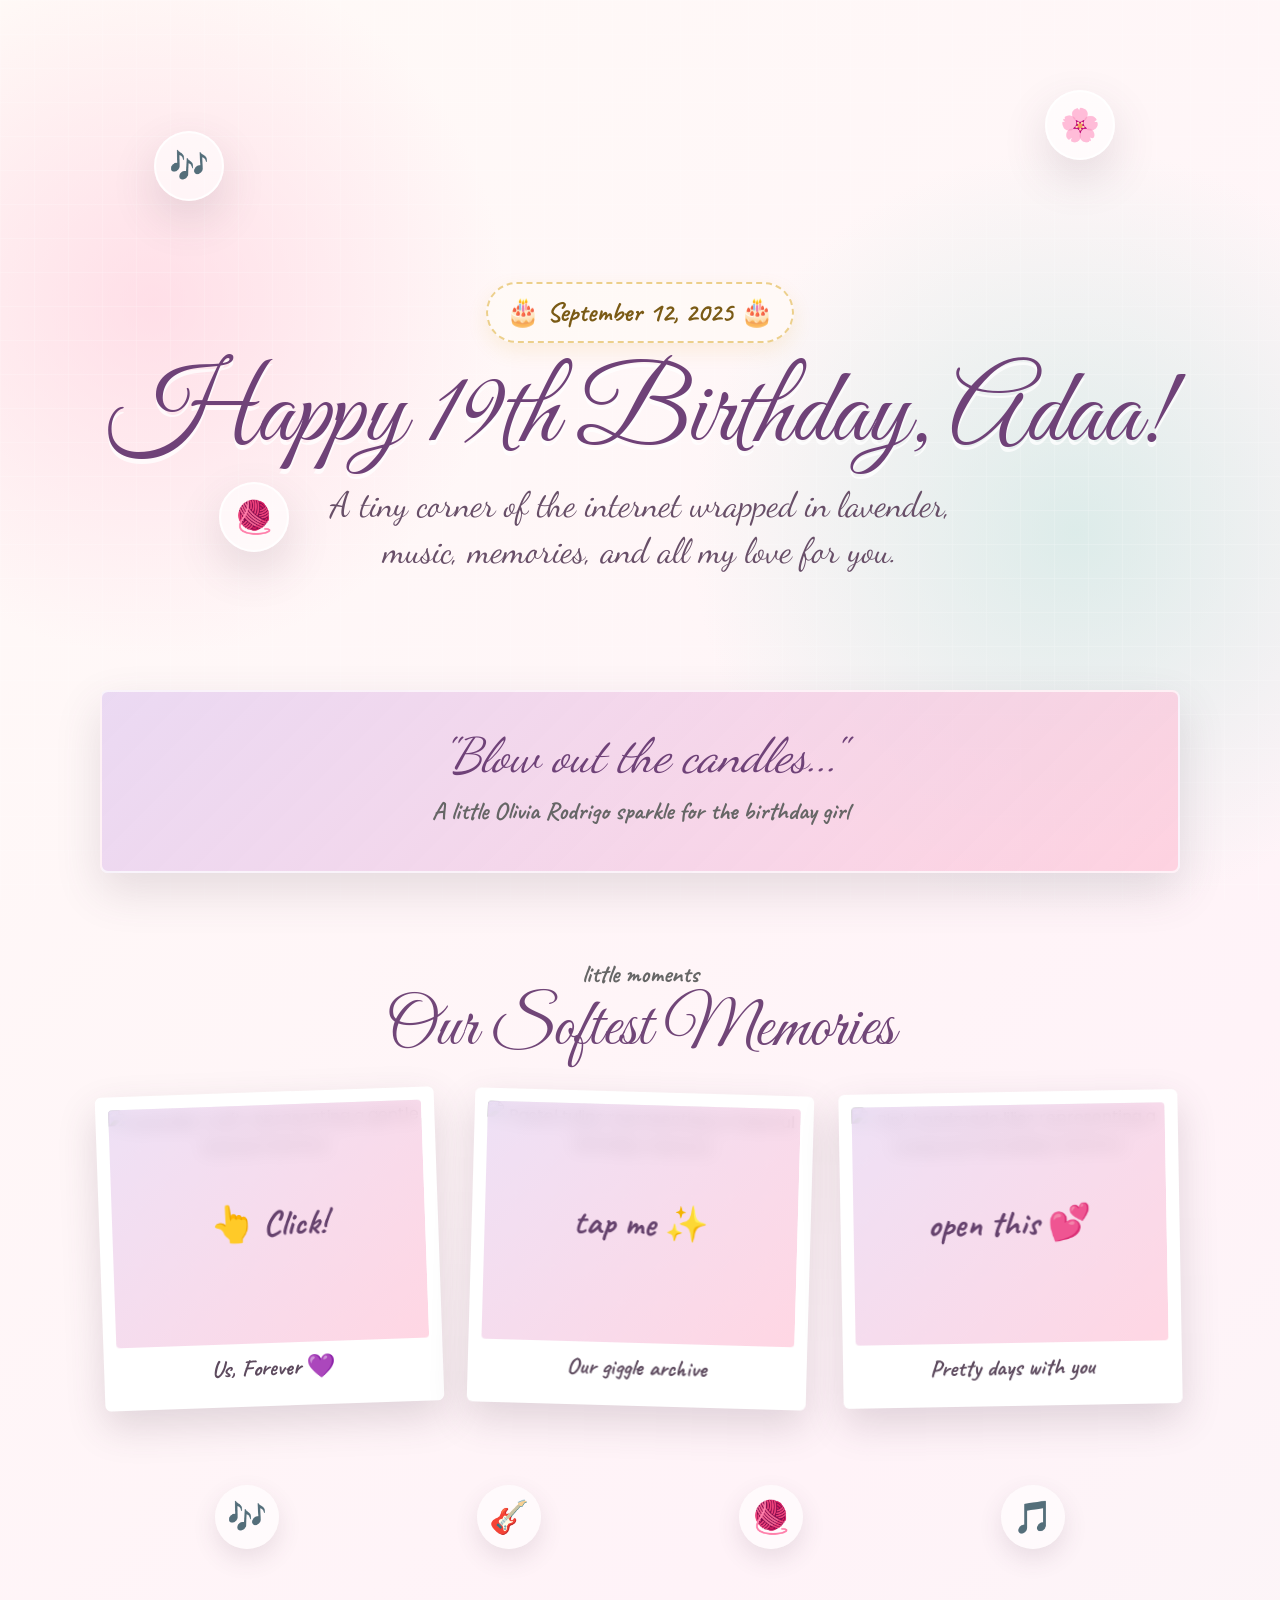
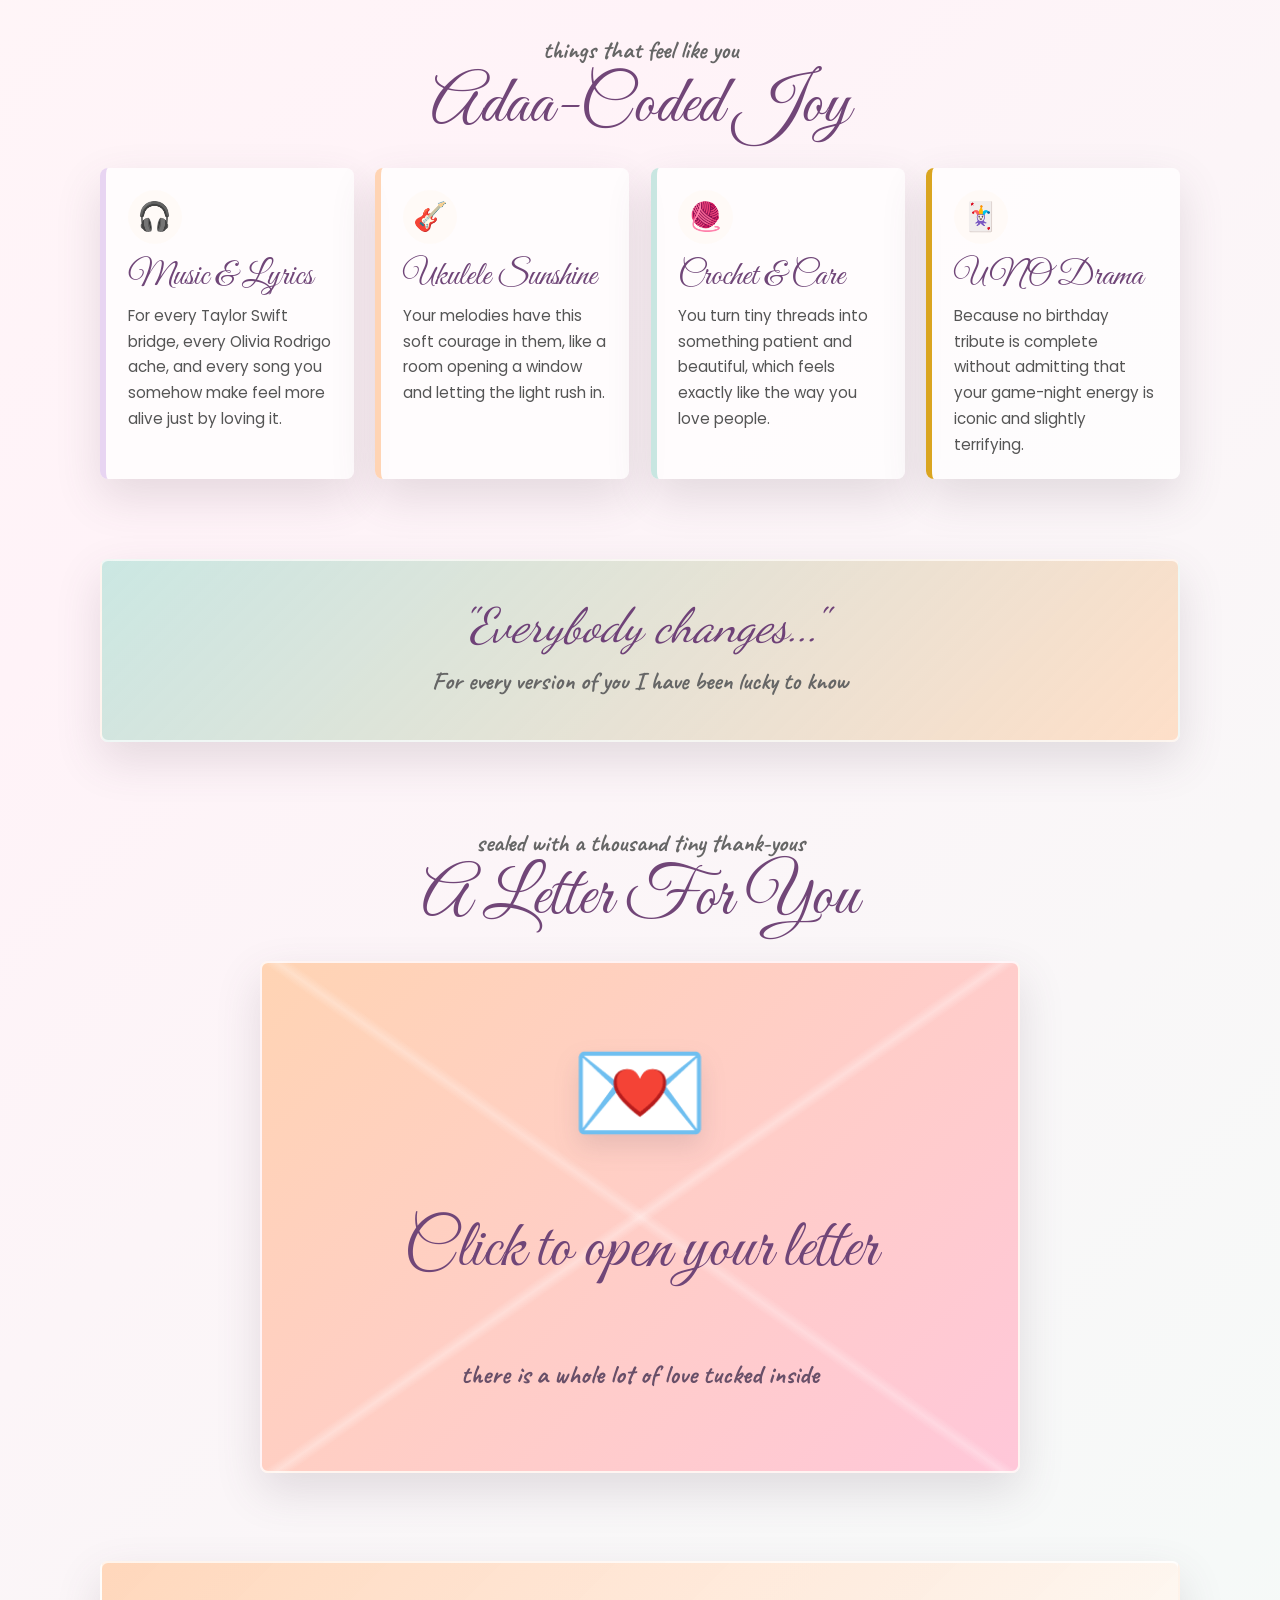
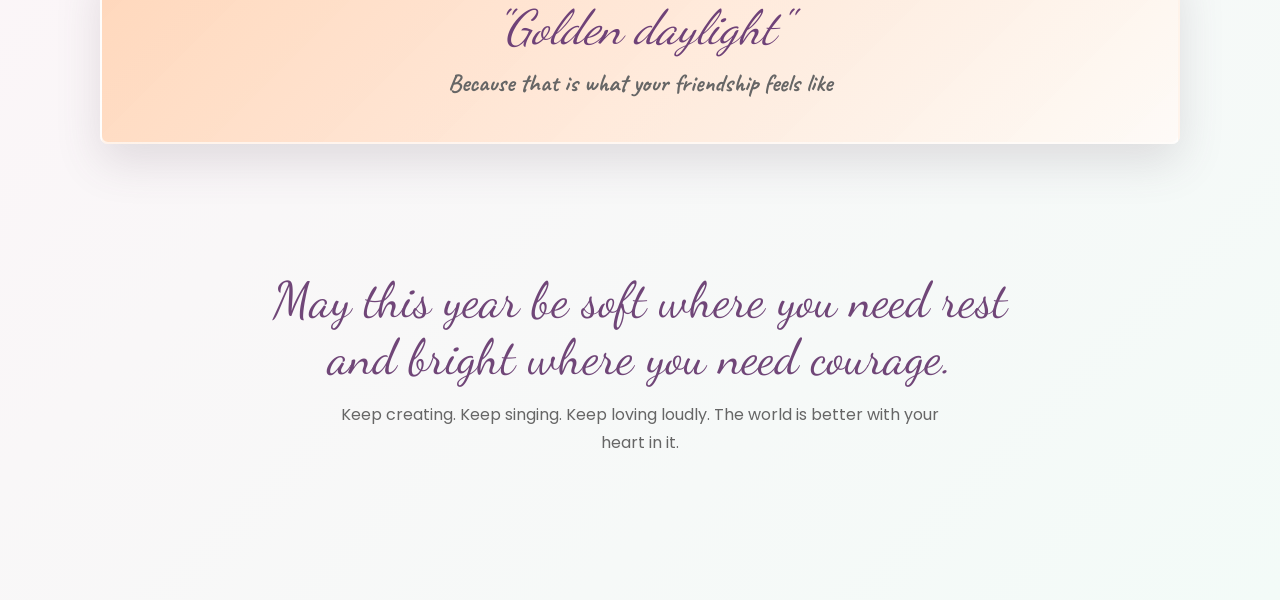
==== main.html @ ddca8d2c "Add files via upload" ====
<!DOCTYPE html>
<html lang="en">
<head>
    <meta charset="UTF-8">
    <meta name="viewport" content="width=device-width, initial-scale=1.0">
    <meta http-equiv="refresh" content="0; url=index.html">
    <title>Opening Pranavi's Birthday Page</title>
</head>
<body>
    <p><a href="index.html">Open Pranavi's birthday page</a></p>
</body>
</html>
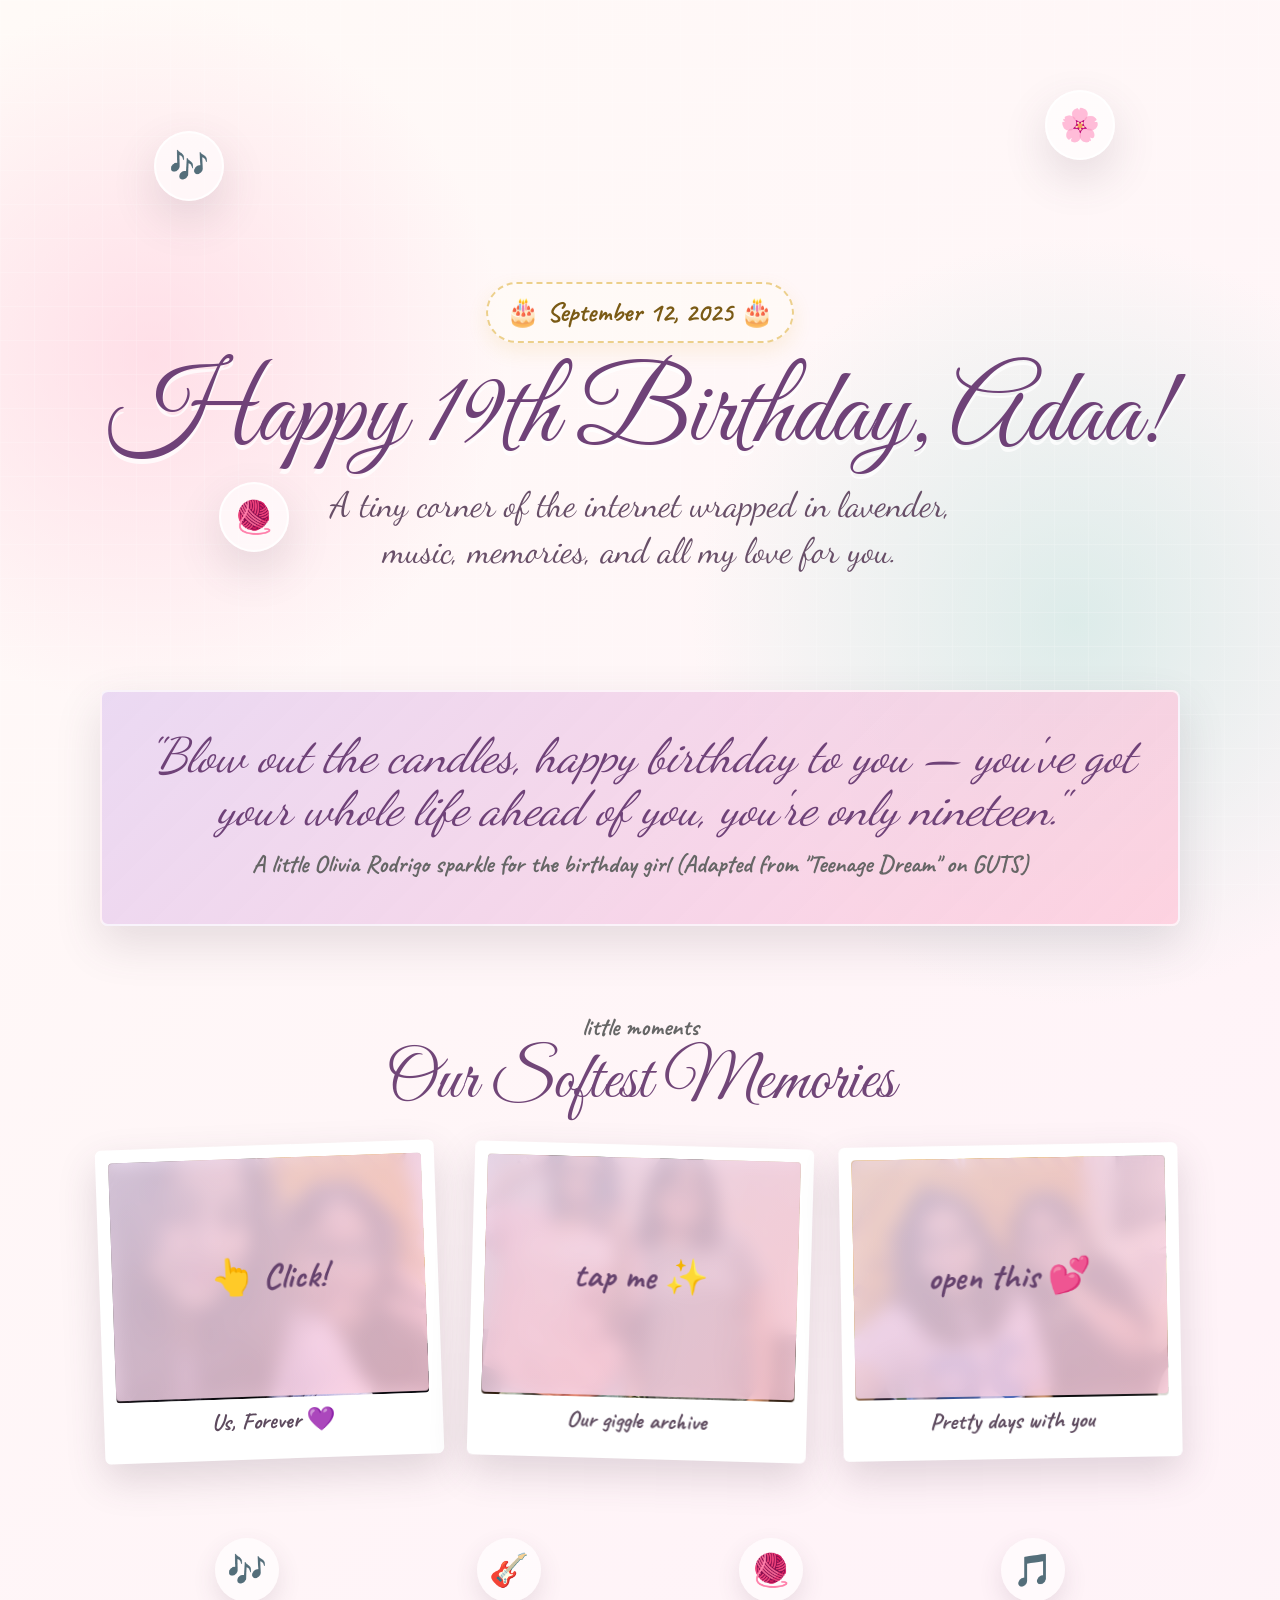
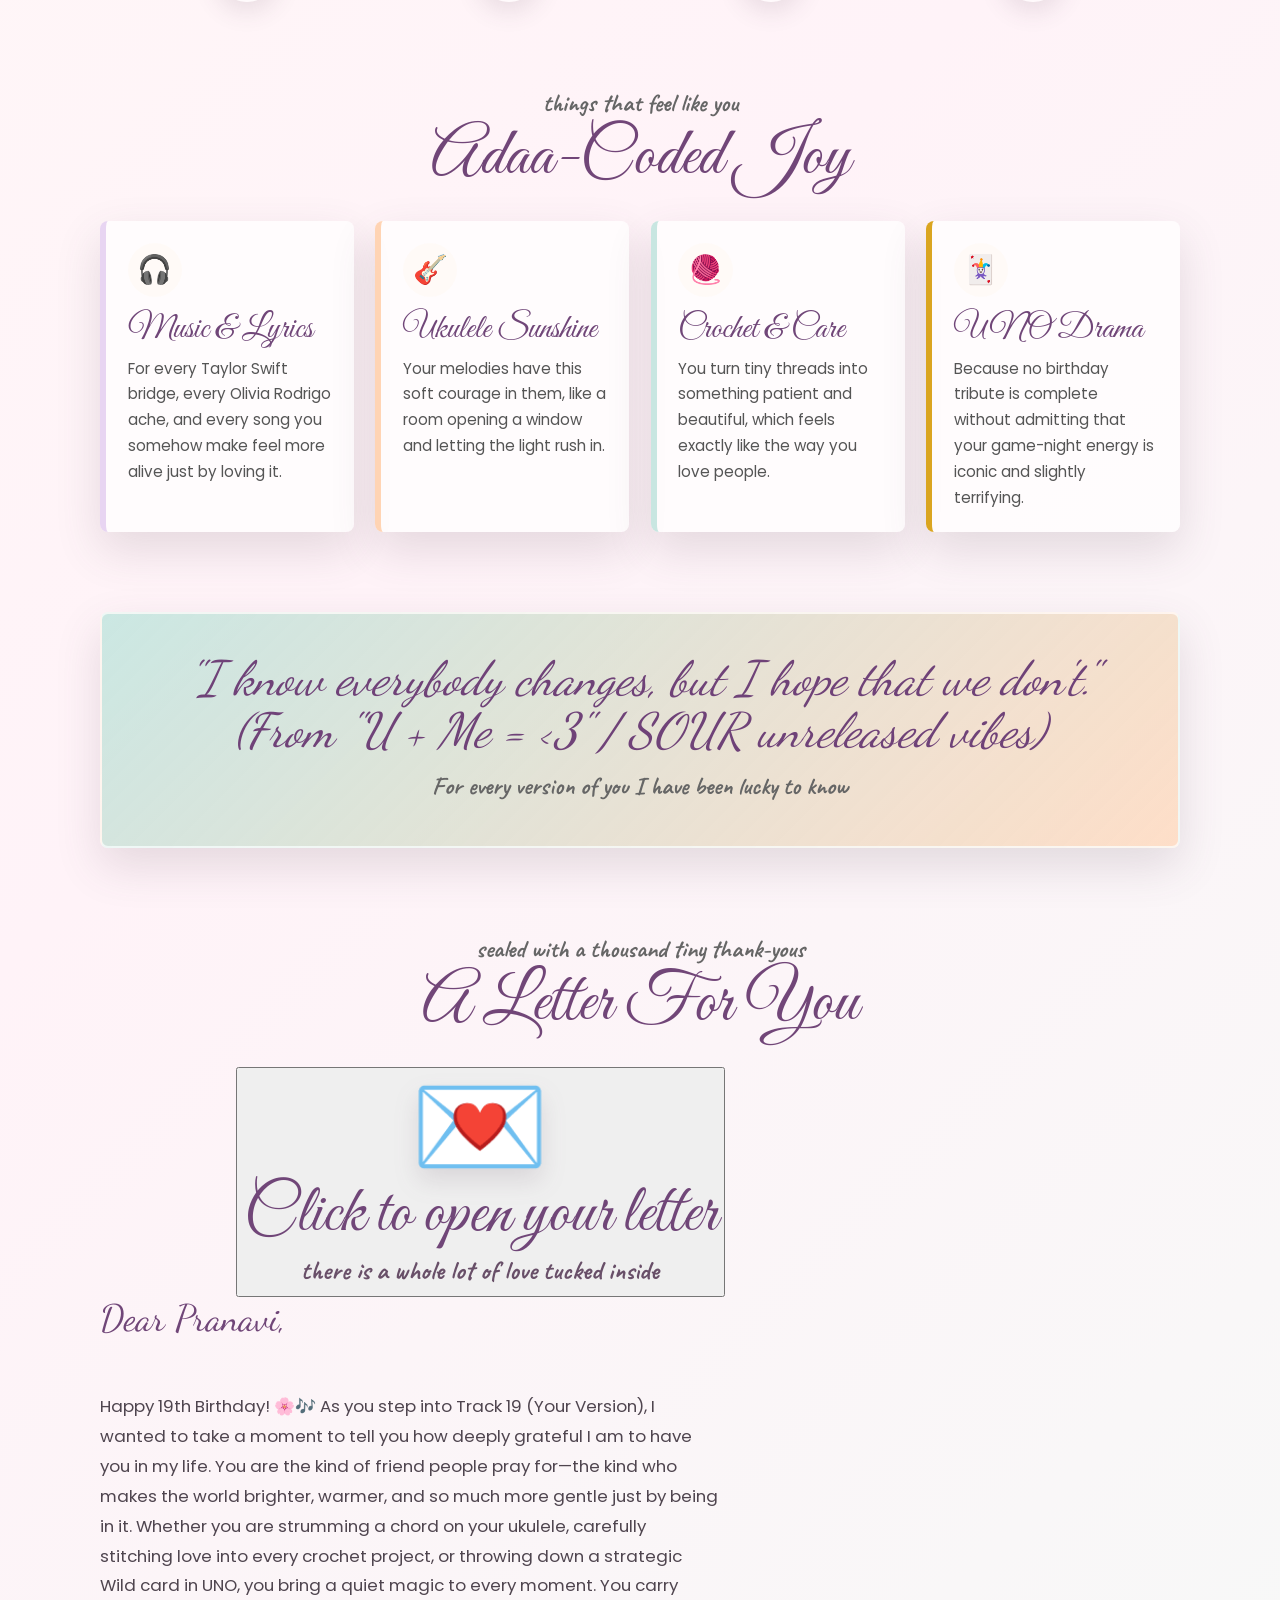
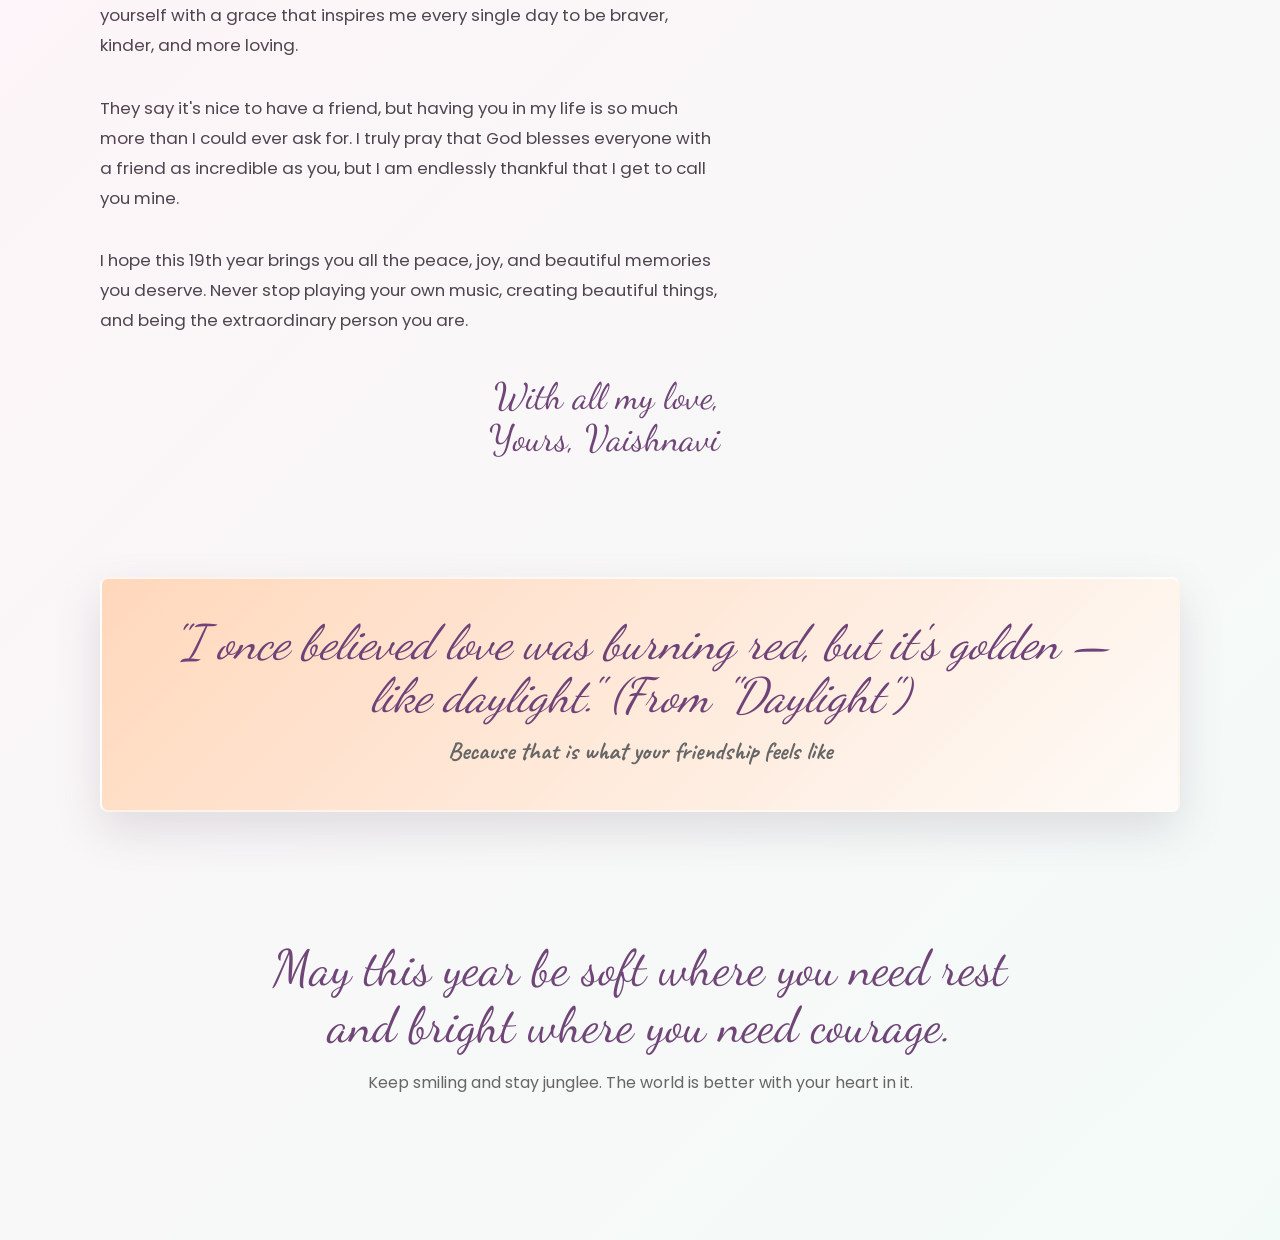
==== commit 57742d91: "Update main.html" ====
--- a/main.html
+++ b/main.html
@@ -3,10 +3,17 @@
 <head>
     <meta charset="UTF-8">
     <meta name="viewport" content="width=device-width, initial-scale=1.0">
-    <meta http-equiv="refresh" content="0; url=index.html">
-    <title>Opening Pranavi's Birthday Page</title>
+    <title>Redirecting...</title>
+    <!-- Fallback for users with JavaScript disabled -->
+    <noscript>
+        <meta http-equiv="refresh" content="2; url=index.html">
+    </noscript>
+    <script>
+        // Replace location to keep browser history clean
+        window.location.replace("index.html");
+    </script>
 </head>
 <body>
-    <p><a href="index.html">Open Pranavi's birthday page</a></p>
+    <p>Redirecting you to <a href="index.html">Pranavi's birthday page</a>...</p>
 </body>
 </html>
